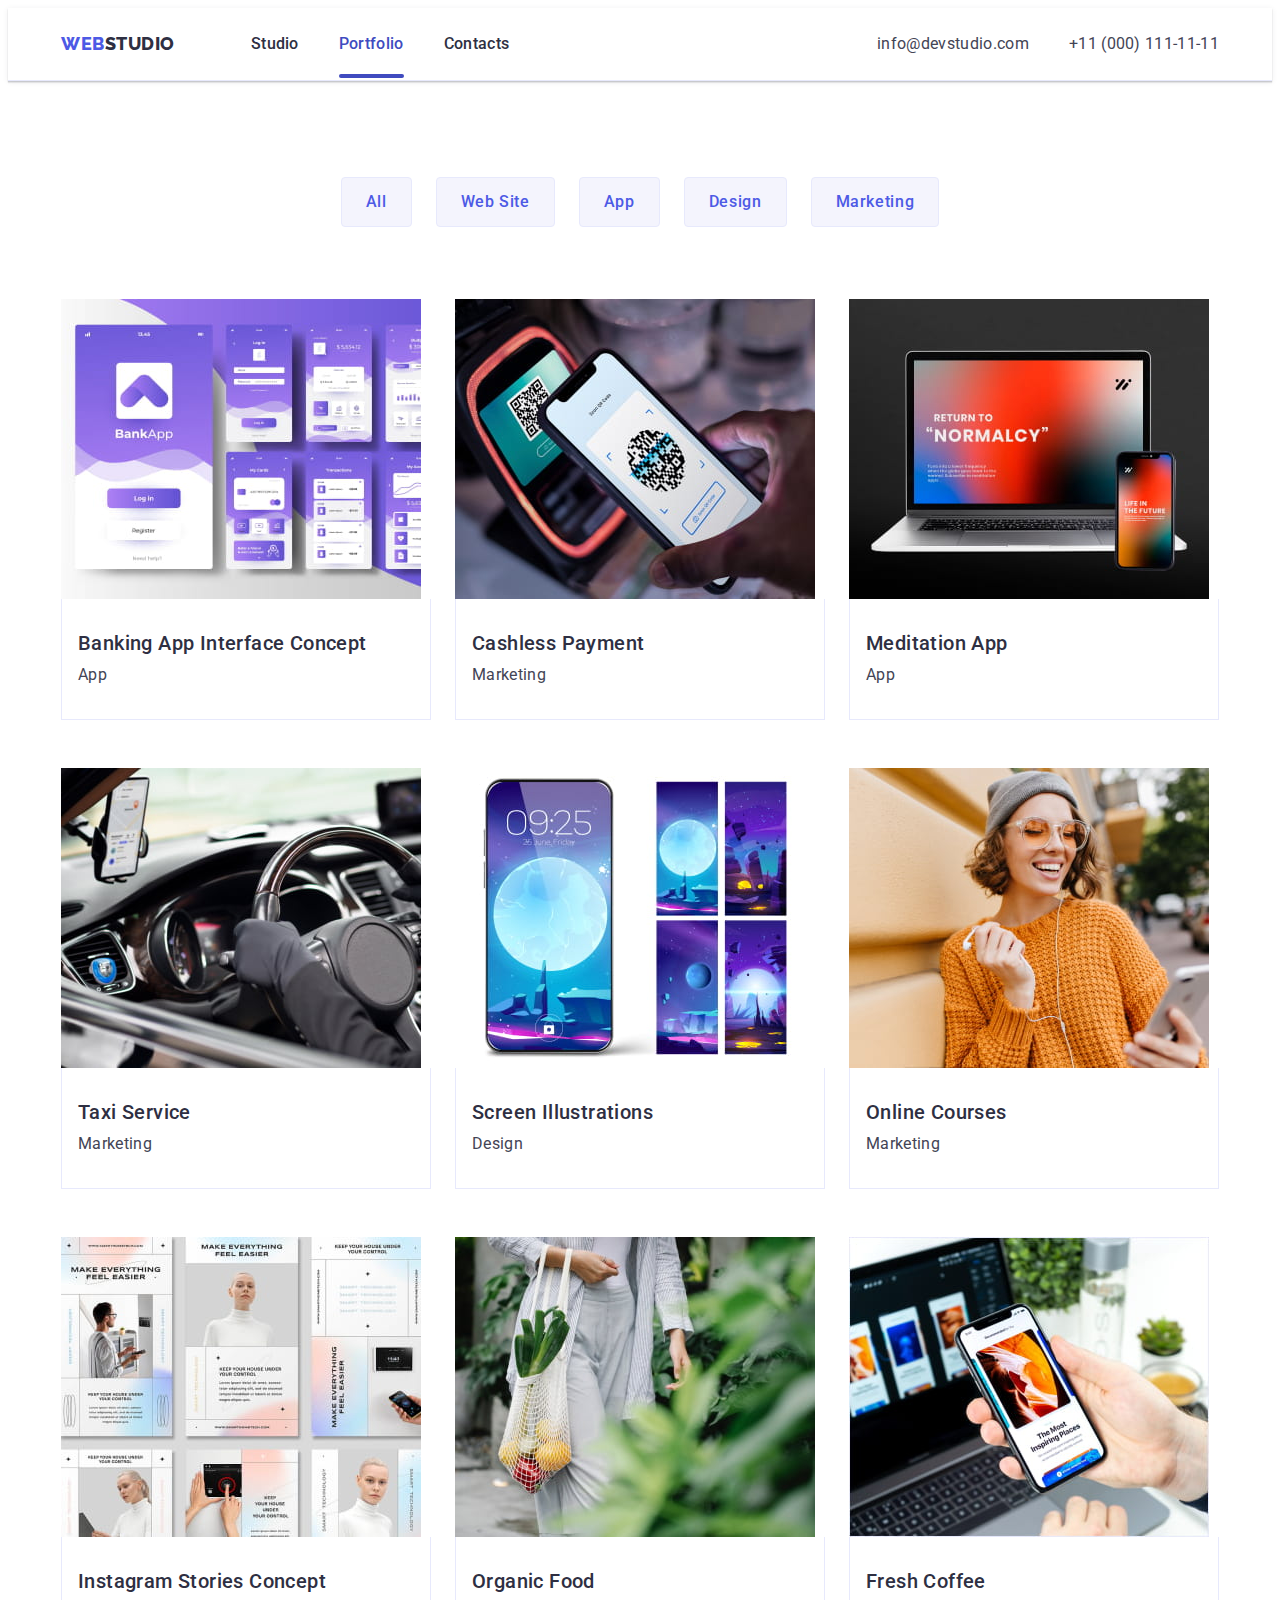
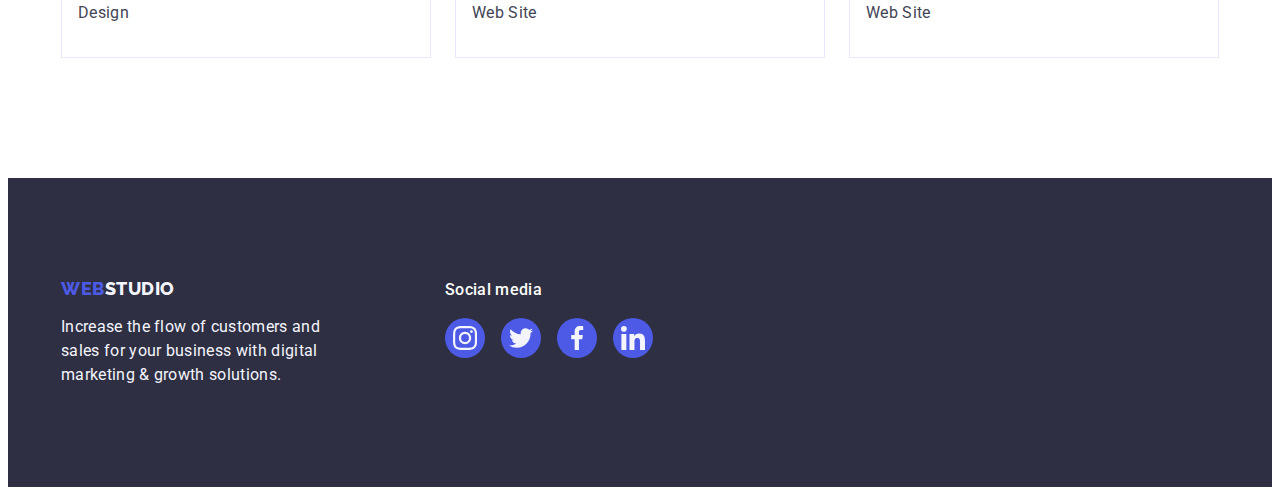
==== portfolio.html @ b9fa7992 "Initial commit" ====
<!DOCTYPE html>
<html lang="en">
  <head>
    <meta charset="UTF-8" />
    <meta name="viewport" content="width=device-width, initial-scale=1.0" />
    <link rel="preconnect" href="https://fonts.googleapis.com" />
    <link rel="preconnect" href="https://fonts.gstatic.com" crossorigin />
    <link
      href="https://fonts.googleapis.com/css2?family=Raleway:wght@800&family=Roboto:wght@400;500;700;900&display=swap"
      rel="stylesheet"
    />
    <title>Portfolio</title>
    <link
      rel="stylesheet"
      href="https://cdnjs.cloudflare.com/ajax/libs/modern-normalize/2.0.0/modern-normalize.min.css"
      integrity="sha512-4xo8blKMVCiXpTaLzQSLSw3KFOVPWhm/TRtuPVc4WG6kUgjH6J03IBuG7JZPkcWMxJ5huwaBpOpnwYElP/m6wg=="
      crossorigin="anonymous"
      referrerpolicy="no-referrer"
    />
    <link rel="stylesheet" href="./css/styles.css" />
  </head>
  <body>
    <!-- Header section -->
    <header class="header">
      <div class="header-container container">
        <nav class="nav">
          <a class="logo link" href="./index.html"
            >Web<span class="logo-header">Studio</span></a
          >
          <ul class="nav-item list">
            <li class="nav-item-link">
              <a class="nav-item-list-link link" href="./index.html">Studio</a>
            </li>
            <li class="nav-item-link">
              <a class="nav-item-list-link current link" href="./portfolio.html"
                >Portfolio</a
              >
            </li>
            <li class="nav-item-link">
              <a class="nav-item-list-link link" href="">Contacts</a>
            </li>
          </ul>
        </nav>
        <address class="address-contacts">
          <ul class="list">
            <li>
              <a class="link" href="mailto:info@devstudio.com"
                >info@devstudio.com</a
              >
            </li>
            <li>
              <a class="link" href="tel:+110001111111">+11 (000) 111-11-11</a>
            </li>
          </ul>
        </address>
      </div>
    </header>
    <!-- Main  section -->
    <main>
      <section class="portfolio">
        <div class="portfolio-container container">
          <h1 class="visually-hidden">Section Portfolio</h1>
          <ul class="portfolio-list list">
            <li><button class="button-list" type="button">All</button></li>
            <li>
              <button class="button-list" type="button">Web Site</button>
            </li>
            <li><button class="button-list" type="button">App</button></li>
            <li><button class="button-list" type="button">Design</button></li>
            <li>
              <button class="button-list" type="button">Marketing</button>
            </li>
          </ul>
          <!-- Photo Portfolio -->
          <ul class="portfolio-photo-list list">
            <li class="portfolio-photo-item">
              <a class="portfolio-photo-link link" href="">
                <div class="overlay-img">
                  <img
                    src="./images/img8.jpg"
                    alt="Banking App Interface Concept"
                    width="360"
                    height="300"
                  />
                  <p class="overlay-text">
                    14 Stylish and User-Friendly App Design Concepts · Task
                    Manager App · Calorie Tracker App · Exotic Fruit Ecommerce
                    App · Cloud Storage App
                  </p>
                </div>
                <div class="portfolio-text">
                  <h2 class="section-title-portfolio">
                    Banking App Interface Concept
                  </h2>
                  <p class="section-text-portfolio">App</p>
                </div>
              </a>
            </li>
            <li class="portfolio-photo-item">
              <a class="portfolio-photo-link link" href="">
                <div class="overlay-img">
                  <img
                    src="./images/img9.jpg"
                    alt="Cashless Payment"
                    width="360"
                    height="300"
                  />
                  <p class="overlay-text">
                    14 Stylish and User-Friendly App Design Concepts · Task
                    Manager App · Calorie Tracker App · Exotic Fruit Ecommerce
                    App · Cloud Storage App
                  </p>
                </div>
                <div class="portfolio-text">
                  <h2 class="section-title-portfolio">Cashless Payment</h2>
                  <p class="section-text-portfolio">Marketing</p>
                </div>
              </a>
            </li>
            <li class="portfolio-photo-item">
              <a class="portfolio-photo-link link" href="">
                <div class="overlay-img">
                  <img
                    src="./images/img10.jpg"
                    alt="Meditation App"
                    width="360"
                    height="300"
                  />
                  <p class="overlay-text">
                    14 Stylish and User-Friendly App Design Concepts · Task
                    Manager App · Calorie Tracker App · Exotic Fruit Ecommerce
                    App · Cloud Storage App
                  </p>
                </div>
                <div class="portfolio-text">
                  <h2 class="section-title-portfolio">Meditation App</h2>
                  <p class="section-text-portfolio">App</p>
                </div>
              </a>
            </li>
            <li class="portfolio-photo-item">
              <a class="portfolio-photo-link link" href="">
                <div class="overlay-img">
                  <img
                    src="./images/img11.jpg"
                    alt="Taxi Service"
                    width="360"
                    height="300"
                  />
                  <p class="overlay-text">
                    14 Stylish and User-Friendly App Design Concepts · Task
                    Manager App · Calorie Tracker App · Exotic Fruit Ecommerce
                    App · Cloud Storage App
                  </p>
                </div>
                <div class="portfolio-text">
                  <h2 class="section-title-portfolio">Taxi Service</h2>
                  <p class="section-text-portfolio">Marketing</p>
                </div>
              </a>
            </li>
            <li class="portfolio-photo-item">
              <a class="portfolio-photo-link link" href="">
                <div class="overlay-img">
                  <img
                    src="./images/img12.jpg"
                    alt="Screen Illustrations"
                    width="360"
                    height="300"
                  />
                  <p class="overlay-text">
                    14 Stylish and User-Friendly App Design Concepts · Task
                    Manager App · Calorie Tracker App · Exotic Fruit Ecommerce
                    App · Cloud Storage App
                  </p>
                </div>
                <div class="portfolio-text">
                  <h2 class="section-title-portfolio">Screen Illustrations</h2>
                  <p class="section-text-portfolio">Design</p>
                </div>
              </a>
            </li>
            <li class="portfolio-photo-item">
              <a class="portfolio-photo-link link" href="">
                <div class="overlay-img">
                  <img
                    src="./images/img13.jpg"
                    alt="Online Courses"
                    width="360"
                    height="300"
                  />
                  <p class="overlay-text">
                    14 Stylish and User-Friendly App Design Concepts · Task
                    Manager App · Calorie Tracker App · Exotic Fruit Ecommerce
                    App · Cloud Storage App
                  </p>
                </div>
                <div class="portfolio-text">
                  <h2 class="section-title-portfolio">Online Courses</h2>
                  <p class="section-text-portfolio">Marketing</p>
                </div>
              </a>
            </li>
            <li class="portfolio-photo-item">
              <a class="portfolio-photo-link link" href="">
                <div class="overlay-img">
                  <img
                    src="./images/img14.jpg"
                    alt="Instagram Stories Concept"
                    width="360"
                    height="300"
                  />
                  <p class="overlay-text">
                    14 Stylish and User-Friendly App Design Concepts · Task
                    Manager App · Calorie Tracker App · Exotic Fruit Ecommerce
                    App · Cloud Storage App
                  </p>
                </div>
                <div class="portfolio-text">
                  <h2 class="section-title-portfolio">
                    Instagram Stories Concept
                  </h2>
                  <p class="section-text-portfolio">Design</p>
                </div>
              </a>
            </li>
            <li class="portfolio-photo-item">
              <a class="portfolio-photo-link link" href="">
                <div class="overlay-img">
                  <img
                    src="./images/img15.jpg"
                    alt="Organic Food"
                    width="360"
                    height="300"
                  />
                  <p class="overlay-text">
                    14 Stylish and User-Friendly App Design Concepts · Task
                    Manager App · Calorie Tracker App · Exotic Fruit Ecommerce
                    App · Cloud Storage App
                  </p>
                </div>
                <div class="portfolio-text">
                  <h2 class="section-title-portfolio">Organic Food</h2>
                  <p class="section-text-portfolio">Web Site</p>
                </div>
              </a>
            </li>
            <li class="portfolio-photo-item">
              <a class="portfolio-photo-link link" href="">
                <div class="overlay-img">
                  <img
                    src="./images/img3.jpg"
                    alt="Fresh Coffee"
                    width="360"
                    height="300"
                  />
                  <p class="overlay-text">
                    14 Stylish and User-Friendly App Design Concepts · Task
                    Manager App · Calorie Tracker App · Exotic Fruit Ecommerce
                    App · Cloud Storage App
                  </p>
                </div>
                <div class="portfolio-text">
                  <h2 class="section-title-portfolio">Fresh Coffee</h2>
                  <p class="section-text-portfolio">Web Site</p>
                </div>
              </a>
            </li>
          </ul>
        </div>
      </section>
    </main>

    <!-- Footer section -->
    <footer class="footer">
      <div class="footer-container container">
        <div class="footer-container-text">
          <a class="logo link" href="./index.html"
            >Web<span class="logo-footer">Studio</span></a
          >
          <p class="footer-text">
            Increase the flow of customers and sales for your business with
            digital marketing & growth solutions.
          </p>
        </div>
        <div class="footer-container-social">
          <p class="footer-social-item">Social media</p>
          <ul class="logo-icon">
            <li class="list">
              <a class="logo-icon-list" href="">
                <svg class="fotter-svg" width="24" height="24">
                  <use href="./images/icons.svg#icon-instagram2"></use>
                </svg>
              </a>
            </li>
            <li class="list">
              <a class="logo-icon-list" href="">
                <svg class="fotter-svg" width="24" height="24">
                  <use href="./images/icons.svg#icon-twitter1"></use>
                </svg>
              </a>
            </li>
            <li class="list">
              <a class="logo-icon-list" href="">
                <svg class="fotter-svg" width="24" height="24">
                  <use href="./images/icons.svg#icon-facebook1"></use>
                </svg>
              </a>
            </li>
            <li class="list">
              <a class="logo-icon-list" href="">
                <svg class="fotter-svg" width="24" height="24">
                  <use href="./images/icons.svg#icon-linkedin1"></use>
                </svg>
              </a>
            </li>
          </ul>
        </div>
      </div>
    </footer>
  </body>
</html>
---- css/styles.css ----
:root {
  --primary-font: 'Roboto', sans-serif;
  --primary-grey-color: #434455;
  --primary-black-color: #2e2f42;
  --primary-white-color: #fff;
  --active-link-color: #404bbf;
  --primary-grey-second-color: #f4f4fd;
  --primary-blue-color: #4d5ae5;
  --color-border-button: #e7e9fc;
  --grey-icon-color: #8e8f99;
  --primary-font-size: 16px;
  --primary-line-height: 1.5;
  --primary-letter-spacing: 0.02em;
}

/* Base styles */
body {
  font-family: var(--primary-font);
  color: var(--primary-grey-color);
  font-size: var(--primary-font-size);
  background-color: var(--primary-white-color);
  line-height: var(--primary-line-height);
  letter-spacing: var(--primary-letter-spacing);
}
h1,
h2,
h3,
h4,
h5,
h6,
p {
  margin-top: 0;
  margin-bottom: 0;
}

ul {
  margin-top: 0;
  margin-bottom: 0;
  padding-left: 0;
}

img {
  display: block;
  max-width: 100%;
  height: auto;
}

.link {
  color: currentColor;
  text-decoration: none;
}

.list {
  list-style: none;
  padding: 0;
  margin: 0;
}

.container {
  max-width: 1158px;
  margin: 0 auto;
  padding: 0 15px;
}
/* Header section  */
.header {
  border-bottom: 1px solid var(--color-border-button);
  box-shadow: 0px 2px 1px rgba(46, 47, 66, 0.08),
    0px 1px 1px rgba(46, 47, 66, 0.16), 0px 1px 6px rgba(46, 47, 66, 0.08);
}
.header-container {
  display: flex;
  justify-content: space-between;
}

/* Logo */
.logo {
  display: flex;
  align-items: center;

  color: var(--primary-blue-color);
  font-family: 'Raleway', sans-serif;
  font-size: 18px;
  font-weight: 800;
  line-height: 1.17;
  letter-spacing: 0.03em;
  text-transform: uppercase;
  margin-right: 76px;
}

.logo-header {
  color: var(--primary-black-color);
}

.logo-footer {
  color: var(--primary-grey-second-color);
}

/* nav */
.nav-item {
  display: flex;
  align-items: center;
  gap: 40px;
}
.nav {
  display: flex;
  align-items: center;
}

.nav-item-list-link {
  padding: 24px 0;
  color: var(--primary-black-color);
  font-family: var(--primary-font);
  font-size: var(--primary-font-size);
  font-weight: 500;
  line-height: var(--primary-line-height);
  letter-spacing: var(--primary-letter-spacing);
  transition: color 250ms cubic-bezier(0.4, 0, 0.2, 1);
  position: relative;
}
.nav-item-list-link.current {
  color: var(--active-link-color);
}
.nav-item-list-link.current::after {
  content: '';
  position: absolute;
  left: 0;
  bottom: -1px;
  height: 4px;
  background-color: var(--active-link-color);
  display: block;
  width: 100%;
  border-radius: 2px;
}

.nav-item-list-link:hover,
.nav-item-list-link:focus {
  color: var(--active-link-color);
}

.address-contacts .list {
  display: flex;
  align-items: center;
  gap: 40px;
  padding: 24px 0;
}
.address-contacts {
  font-style: normal;
}
.address-contacts .link {
  color: var(--primary-grey-color);
  align-items: center;
  display: block;
  transition: color 250ms cubic-bezier(0.4, 0, 0.2, 1);
}

.address-contacts .link:hover,
.address-contacts .link:focus {
  color: var(--active-link-color);
}

/* headline section */
.headline {
  max-width: 1440px;
  margin: 0 auto;
  padding: 188px 0;
  background: var(--primary-black-color);
  background-image: linear-gradient(
      rgba(46, 47, 66, 0.7),
      rgba(46, 47, 66, 0.7)
    ),
    url(../images/people-office1.jpg);
  background-size: cover;
  background-repeat: no-repeat;
  background-position: center;
}

.button {
  border: none;
  font-family: inherit;
  cursor: pointer;
  font-size: var(--primary-font-size);
  line-height: var(--primary-line-height);
  background-color: var(--primary-blue-color);
  color: var(--primary-white-color);
  font-weight: 500;
  letter-spacing: 0.04em;

  display: block;
  padding-top: 16px;
  padding-bottom: 16px;
  padding-left: 32px;
  padding-right: 32px;
  border-radius: 4px;
  box-shadow: 0px 4px 4px 0px rgba(0, 0, 0, 0.15);
  margin-top: 48px;
  margin-right: auto;
  margin-left: auto;
  min-width: 169px;

  align-items: flex-start;
  gap: 10px;
  transition: background-color 250ms cubic-bezier(0.4, 0, 0.2, 1);
}

.button:hover,
.button:focus {
  background-color: var(--active-link-color);
}

/* advantages section */
.visually-hidden {
  position: absolute;
  width: 1px;
  height: 1px;
  margin: -1px;
  border: 0;
  padding: 0;
  white-space: nowrap;
  clip-path: inset(100%);
  clip: rect(0 0 0 0);
  overflow: hidden;
}

.icon {
  display: flex;
  padding: 24px 100px;
  border-radius: 4px;
  background-color: var(--primary-grey-second-color);
  margin-bottom: 8px;
  align-items: center;
  justify-content: center;
}
.headline-title {
  color: var(--primary-white-color);
  text-align: center;
  font-size: 56px;
  font-weight: 700;
  line-height: 1.07;
  letter-spacing: var(--primary-letter-spacing);
  max-width: 496px;

  margin-left: auto;
  margin-right: auto;
}
.advantages-section {
  padding: 120px 0;
}

.advantages-container {
  width: 1128px;
  padding: 0;
}

.advantages-list {
  display: flex;
  gap: 24px;
}

.advantages-list-item {
  flex-basis: calc((100% - 3 * 24px) / 4);
}

/* doing-section */
.doing-section {
  padding-bottom: 120px;
}
.team-container {
  width: 1128px;
  background-color: #f4f4fd;
  padding: 0;
}
.team-list {
  display: flex;
  gap: 24px;
}

.section-cards {
  flex-basis: calc((100% - 24px * 2) / 3);
  border-radius: 0px 0px 4px 4px;
  width: calc((100% - 72px) / 4);
  background-color: var(--primary-white-color);
  box-shadow: 0px 1px 6px rgba(46, 47, 66, 0.08),
    0px 1px 1px rgba(46, 47, 66, 0.16), 0px 2px 1px rgba(46, 47, 66, 0.08);
}

.section-photo-text {
  color: var(--primary-grey-color);
  text-align: center;
  font-size: var(--primary-font-size);
  line-height: var(--primary-line-height);
  letter-spacing: var(--primary-letter-spacing);
  text-align: center;
  margin-bottom: 8px;
}
.text-section-cards {
  padding: 32px 0;
}
.title {
  color: var(--primary-black-color);
  font-size: 36px;
  font-weight: 700;
  line-height: 1.11;
  text-transform: capitalize;
  text-align: center;
  letter-spacing: var(--primary-letter-spacing);
  margin-bottom: 72px;
}
.title-list {
  display: flex;
  gap: 24px;
}

.logo-icon {
  display: flex;
  margin: 0;
  padding: 0;
  justify-content: center;
  align-items: center;
  gap: 24px;
}

.svg-team {
  fill: var(--primary-grey-second-color);
}

.logo-icon-list-link {
  width: 100%;
  height: 100%;
  background-color: var(--primary-blue-color);
  display: flex;
  justify-content: center;
  align-items: center;
  width: 40px;
  height: 40px;
  border-radius: 50%;
  transition: background-color 250ms cubic-bezier(0.4, 0, 0.2, 1);
}

.logo-icon-list-link:hover,
.logo-icon-list-link:focus {
  background-color: var(--active-link-color);
}

.section-title,
.section-title-portfolio {
  margin-bottom: 8px;
  color: var(--primary-black-color);
  font-size: 20px;
  font-weight: 500;
  line-height: 1.2;
  letter-spacing: var(--primary-letter-spacing);
}

.button-list {
  font-family: inherit;
  background-color: var(--primary-grey-second-color);
  color: var(--primary-blue-color);
  text-align: center;
  font-weight: 500;
  letter-spacing: 0.04em;
  font-size: var(--primary-font-size);
  line-height: var(--primary-line-height);
  padding: 12px 24px;
  border: 1px solid var(--color-border-button);
  border-radius: 4px;
  transition: color 250ms cubic-bezier(0.4, 0, 0.2, 1),
    background-color 250ms cubic-bezier(0.4, 0, 0.2, 1),
    border-color 250ms cubic-bezier(0.4, 0, 0.2, 1),
    box-shadow 250ms cubic-bezier(0.4, 0, 0.2, 1);
}

.button-list:hover,
.button-list:focus {
  cursor: pointer;
  background-color: var(--active-link-color);
  color: var(--primary-white-color);
  border: 1px solid transparent;
  box-shadow: 0px 2px 2px 0px rgba(0, 0, 0, 0.12),
    0px 2px 1px 0px rgba(0, 0, 0, 0.08), 0px 3px 1px 0px rgba(0, 0, 0, 0.1);
}
/* Modal window */

.backdrop {
  position: fixed;
  top: 0;
  left: 0;

  width: 100%;
  height: 100%;

  background-color: rgba(46, 47, 66, 0.4);
  transition: opacity 250ms cubic-bezier(0.4, 0, 0.2, 1),
    visibility 250ms cubic-bezier(0.4, 0, 0.2, 1);
}
.backdrop.is-hidden {
  opacity: 0;
  visibility: hidden;
  pointer-events: none;
}
.modal {
  position: absolute;
  top: 50%;
  left: 50%;
  transform: translate(-50%, -50%);

  width: 408px;
  min-height: 584px;
  border-radius: 4px;
  background: #fcfcfc;
  box-shadow: 0px 2px 1px 0px rgba(0, 0, 0, 0.2),
    0px 1px 3px 0px rgba(0, 0, 0, 0.12), 0px 1px 1px 0px rgba(0, 0, 0, 0.14);
  transition: transform 250ms cubic-bezier(0.4, 0, 0.2, 1);
}
.backdrop.is-hidden .modal {
  opacity: 0;
}
.modal-btn {
  width: 24px;
  height: 24px;
  position: absolute;
  top: 24px;
  right: 24px;
  border-radius: 50%;
  border: 1px solid rgba(0, 0, 0, 0.1);
  display: flex;
  align-items: center;
  justify-content: center;
  padding: 0;
  background-color: var(--color-border-button);
  cursor: pointer;
  fill: var(--primary-black-color);
  transition: background-color 250ms cubic-bezier(0.4, 0, 0.2, 1),
    border 250ms cubic-bezier(0.4, 0, 0.2, 1);
}

.modal-btn-icon {
  transition: fill 250ms cubic-bezier(0.4, 0, 0.2, 1);
}

.modal-btn:hover,
.modal-btn:focus {
  background-color: var(--active-link-color);
  border: none;
  fill: var(--primary-white-color);
}

.modal-btn-icon:hover,
.modal-btn-icon:focus {
  fill: var(--primary-white-color);
}
/* Our Team */
.title-team {
  padding: 120px 0;
  background: var(--primary-grey-second-color);
}
.section-title-team .list {
  display: flex;
  flex-direction: row;
  gap: 24px;
}

.section-text {
  color: var(--primary-grey-color);
  font-weight: 400;
}
/* Section 4  */
.icon-team {
  padding: 120px 0;
  background: var(--primary-white-color);
}

.icone-team-container {
  width: 1128px;
  padding: 0;
}

.logo-icon-item {
  display: flex;
  gap: 24px;
}

.logo-icon-item .list {
  width: calc((100% - 120px) / 6);
  height: 88px;
}

.logo-icon-item-list {
  display: flex;
  width: 100%;
  height: 100%;
  border-radius: 4px;
  border: 1px solid var(--grey-icon-color);
  color: var(--grey-icon-color);
  justify-content: center;
  align-items: center;
  transition: border-color 250ms cubic-bezier(0.4, 0, 0.2, 1),
    color 250ms cubic-bezier(0.4, 0, 0.2, 1);
}

.customers-icons {
  fill: currentColor;
}
.logo-icon-item-list:hover,
.logo-icon-item-list:focus {
  border-color: var(--active-link-color);
  color: var(--active-link-color);
}

.portfolio {
  padding-top: 96px;
  padding-bottom: 120px;
}

.portfolio-list {
  display: flex;
  justify-content: center;
  gap: 24px;
  margin-bottom: 72px;
}
.section-photo-title {
  color: var(--primary-black-color);
  font-size: 20px;
  font-weight: 500;
  line-height: 1.2;
  letter-spacing: var(--primary-letter-spacing);
  text-align: center;
  margin-bottom: 8px;
}
/* portfolio */
.portfolio-button {
  padding-top: 96px;
  padding-bottom: 120px;
}

.portfolio-button .list {
  justify-content: center;
  gap: 24px;
  margin-bottom: 72px;
}

.portfolio-photo-list {
  display: flex;
  flex-wrap: wrap;
  column-gap: 24px;
  row-gap: 48px;
}

.portfolio-photo-item {
  width: calc((100% - 24px * 2) / 3);
  transition: color 250ms cubic-bezier(0.4, 0, 0.2, 1);
}

.portfolio-photo-item .link {
  display: block;
}

.portfolio-photo-link {
  display: block;
  transition: box-shadow 250ms cubic-bezier(0.4, 0, 0.2, 1);
}

.portfolio-photo-link:hover,
.portfolio-photo-link:focus {
  box-shadow: 0px 1px 6px rgba(46, 47, 66, 0.08),
    0px 1px 1px rgba(46, 47, 66, 0.16), 0px 2px 1px rgba(46, 47, 66, 0.08);
}

.portfolio-photo-link:hover .overlay-text {
  transform: translateY(0%);
}

.portfolio-photo-link:focus .overlay-text {
  transform: translateY(0%);
}

.overlay-img {
  position: relative;
  overflow: hidden;
}

.overlay-text {
  position: absolute;
  top: 0;
  font-family: var(--primary-font);
  font-size: var(--primary-font-size);
  line-height: var(--primary-line-height);
  letter-spacing: var(--primary-letter-spacing);
  color: var(--primary-grey-second-color);
  padding: 40px 32px;
  background-color: var(--primary-blue-color);
  width: 100%;
  height: 100%;
  transform: translateY(100%);
  transition: transform 250ms cubic-bezier(0.4, 0, 0.2, 1);
}

.overlay-text::before {
  content: '';
  position: absolute;
  top: 0;
  left: 0;
  z-index: -1;
  width: 100%;
  height: 100%;
}

.portfolio-text {
  padding: 32px 16px;
  border: 1px solid var(--color-border-button);
  border-top: none;
}

.section-text-portfolio {
  color: var(--primary-grey-color);
}

/* Footer */
.footer {
  padding: 100px 0;
  background-color: var(--primary-black-color);
}

.footer-container {
  display: flex;
  align-items: baseline;
}
.footer-container-text {
  margin-right: 120px;
}
.footer-container-text .logo {
  display: inline-block;
  margin-bottom: 16px;
  margin-right: 0;
}

.footer .logo-icon {
  gap: 16px;
}

.footer .list {
  width: 40px;
  height: 40px;
}

.footer .logo-icon-list {
  display: flex;
  width: 100%;
  height: 100%;
  background-color: var(--primary-blue-color);
  border-radius: 50%;
  align-items: center;
  justify-content: center;
  fill: var(--primary-grey-second-color);
  transition: background-color 250ms cubic-bezier(0.4, 0, 0.2, 1);
}

.footer .logo-icon-list:hover,
.footer .logo-icon-list:focus {
  background-color: #31d0aa;
}

.footer-text {
  color: var(--primary-grey-second-color);
  font-weight: 400;
  display: block;
  box-sizing: content-box;
  width: 264px;
}

.footer-social-item {
  color: var(--primary-white-color);
  font-size: var(--primary-font-size);
  font-weight: 500;
  line-height: var(--primary-line-height);
  letter-spacing: var(--primary-letter-spacing);
  margin-bottom: 16px;
}
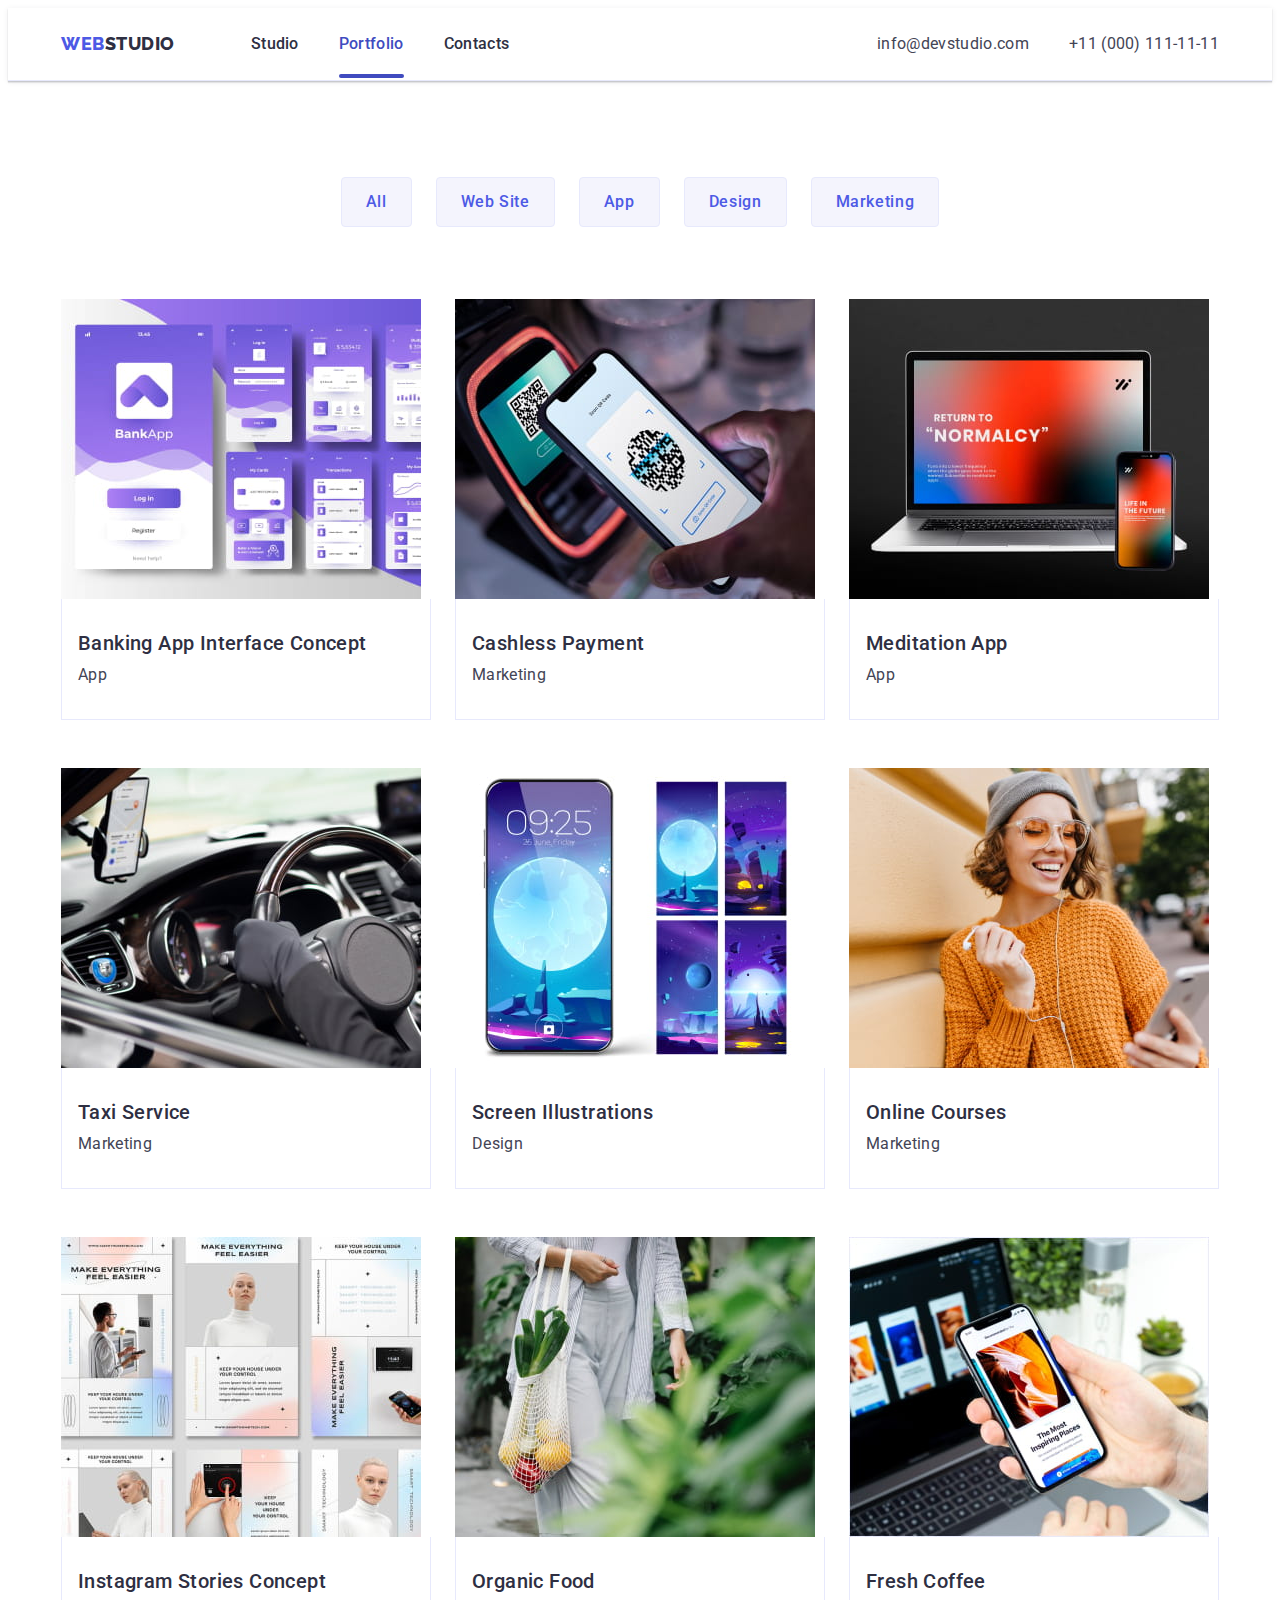
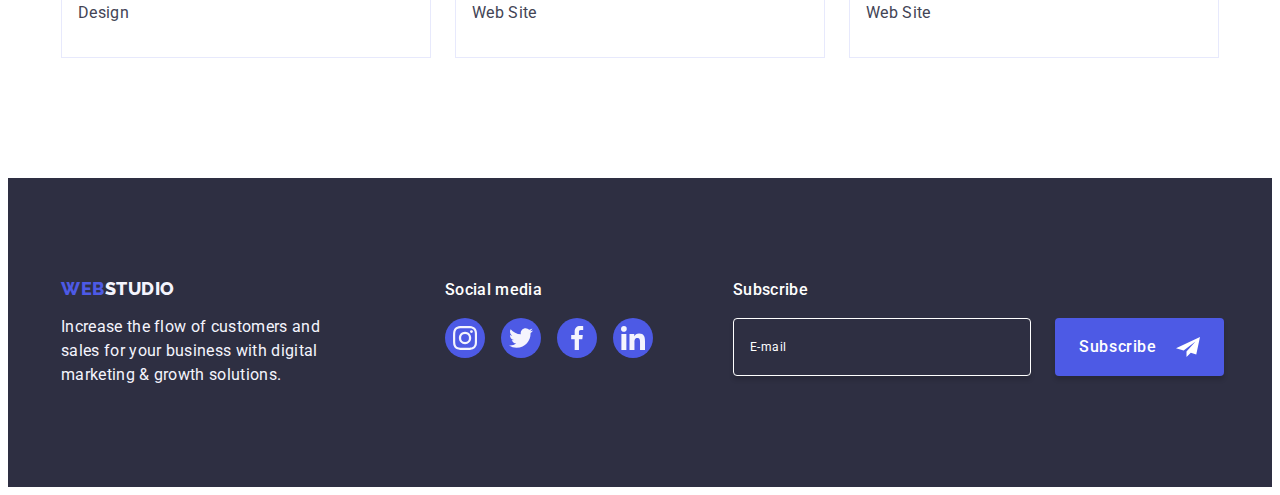
==== commit c87a8787: "add homework" ====
--- a/portfolio.html
+++ b/portfolio.html
@@ -316,6 +316,25 @@
             </li>
           </ul>
         </div>
+        <div class="footer-container-subsckribe">
+          <p class="subsckribe-item">Subscribe</p>
+          <form class="subsckribe-form" name="subsckribe_form">
+            <label class="subsckribe-form-label">
+              <input
+                class="subsckribe-form-input"
+                type="email"
+                name="subsckribe_form_email"
+                placeholder="E-mail"
+              />
+            </label>
+            <button class="button footer-button" type="submit">
+              Subscribe
+              <svg class="footer-button-icon" width="24" height="24">
+                <use href="./images/icons.svg#icon-Frame"></use>
+              </svg>
+            </button>
+          </form>
+        </div>
       </div>
     </footer>
   </body>
--- a/css/styles.css
+++ b/css/styles.css
@@ -401,6 +401,9 @@
   position: absolute;
   top: 50%;
   left: 50%;
+
+  padding: 72px 24px 24px 24px;
+
   transform: translate(-50%, -50%);
 
   width: 408px;
@@ -448,6 +451,157 @@
 .modal-btn-icon:focus {
   fill: var(--primary-white-color);
 }
+
+input,
+textarea,
+button {
+  font-family: inherit;
+  line-height: inherit;
+}
+
+.modal-caption {
+  color: var(--primary-black-color);
+  display: block;
+  margin-bottom: 16px;
+  width: 360px;
+  text-align: center;
+  font-weight: 500;
+  line-height: var(--primary-line-height);
+  letter-spacing: var(--primary-letter-spacing);
+}
+
+.modal-form {
+}
+
+.modal-form-field {
+  position: relative;
+  display: block;
+  margin-bottom: 8px;
+}
+
+.modal-form-label {
+  display: block;
+  margin-bottom: 4px;
+  color: var(--grey-icon-color);
+  font-size: 12px;
+  line-height: 1.17;
+  letter-spacing: 0.04em;
+}
+
+.modal-form-input {
+  width: 100%;
+  height: 40px;
+  font-size: 18px;
+  padding: 11px 38px;
+  border-radius: 4px;
+  border: 1px solid rgba(46, 47, 66, 0.4);
+  outline: transparent;
+  transition: border-color 250ms cubic-bezier(0.4, 0, 0.2, 1);
+  background-color: transparent;
+}
+
+.modal-form-input:focus,
+.modal-form-comment:focus {
+  border-color: var(--primary-blue-color);
+}
+
+.modal-form-comment {
+  width: 100%;
+  height: 120px;
+  padding: 8px 16px;
+  color: rgba(46, 47, 66, 0.4);
+  font-size: 12px;
+  line-height: 1.17;
+  letter-spacing: 0.04em;
+  border-radius: 4px;
+  border: 1px solid rgba(46, 47, 66, 0.4);
+  outline: transparent;
+  transition: border-color 250ms cubic-bezier(0.4, 0, 0.2, 1);
+}
+
+.modal-form-comment::placeholder {
+  color: currentColor;
+}
+.modal-form-icone {
+  fill: var(--primary-black-color);
+  position: absolute;
+  bottom: 8px;
+  left: 16px;
+}
+
+.modal-form-input + .person {
+  bottom: 11px;
+}
+
+.modal-form-input:focus + .modal-form-icone {
+  fill: var(--primary-blue-color);
+}
+
+/* Agree */
+.modal-agreement {
+  display: inline-flex;
+  flex-direction: column;
+}
+
+.modal-form-agreement {
+  align-items: center;
+  margin-bottom: 24px;
+  gap: 8px;
+}
+.modal-form-checkbox {
+}
+.modal-form-custom-chekbox {
+}
+.modal-form-checkbox-icon {
+  opacity: 0;
+  display: inline-flex;
+  align-items: center;
+  justify-content: center;
+  fill: transparent;
+  width: 16px;
+  height: 16px;
+  border-radius: 2px;
+  border: 1px solid rgba(46, 47, 66, 0.4);
+  transition: fill 250ms cubic-bezier(0.4, 0, 0.2, 1),
+    border-color 250ms cubic-bezier(0.4, 0, 0.2, 1);
+}
+.modal-form-checkbox:checked
+  + .modal-form-custom-chekbox
+  > .modal-form-checkbox-icon {
+  fill: var(--primary-white-color);
+  background-color: var(--active-link-color);
+  border: none;
+}
+
+.modal-form-agreement-desc {
+  color: var(--grey-icon-color);
+  font-size: 12px;
+  font-weight: 400;
+  line-height: 1.17;
+  letter-spacing: 0.04em;
+  user-select: none;
+}
+.modal-form-link {
+  color: var(--active-link-color);
+  text-decoration: underline;
+}
+
+.form-button {
+  display: block;
+  width: 169px;
+  height: 56px;
+  margin: 0 auto;
+  padding: 16px 32px;
+  border-radius: 4px;
+  background: var(--primary-blue-color);
+  box-shadow: 0px 4px 4px 0px rgba(0, 0, 0, 0.15);
+  color: var(--primary-white-color);
+  text-align: center;
+  font-weight: 500;
+  line-height: var(--primary-line-height);
+  letter-spacing: 0.04em;
+  border-width: 0;
+}
 /* Our Team */
 .title-team {
   padding: 120px 0;
@@ -675,3 +829,62 @@
   letter-spacing: var(--primary-letter-spacing);
   margin-bottom: 16px;
 }
+
+.footer-container-social {
+  margin-right: 80px;
+}
+
+/* Footer subsckribe form */
+.footer-container-subsckribe {
+}
+
+.subsckribe-item {
+  color: var(--primary-white-color);
+  font-weight: 500;
+  line-height: 1.5;
+  letter-spacing: var(--primary-letter-spacing);
+  margin-bottom: 16px;
+}
+
+.subsckribe-form {
+  display: flex;
+  gap: 24px;
+}
+.subsckribe-form-label {
+}
+.subsckribe-form-input {
+  width: 264px;
+  height: 40px;
+  border-radius: 4px;
+  border: 1px solid var(--primary-white-color);
+  box-shadow: 0px 4px 4px 0px rgba(0, 0, 0, 0.15);
+  background-color: transparent;
+  padding: 8px 16px;
+  color: var(--primary-white-color);
+  font-size: 12px;
+  line-height: 2;
+  letter-spacing: 0.04em;
+  transition: border-color 250ms cubic-bezier(0.4, 0, 0.2, 1);
+  outline: transparent;
+}
+
+.subsckribe-form-input:focus {
+  border-color: var(--active-link-color);
+}
+
+.subsckribe-form-input::placeholder {
+  color: currentColor;
+}
+.footer-button {
+  display: inline-flex;
+  justify-content: space-between;
+  margin: 0;
+  align-items: center;
+  gap: 16px;
+  padding: 8px 24px;
+  color: var(--primary-white-color);
+  text-align: center;
+  font-weight: 500;
+  line-height: var(--primary-line-height);
+  letter-spacing: 0.04em;
+}
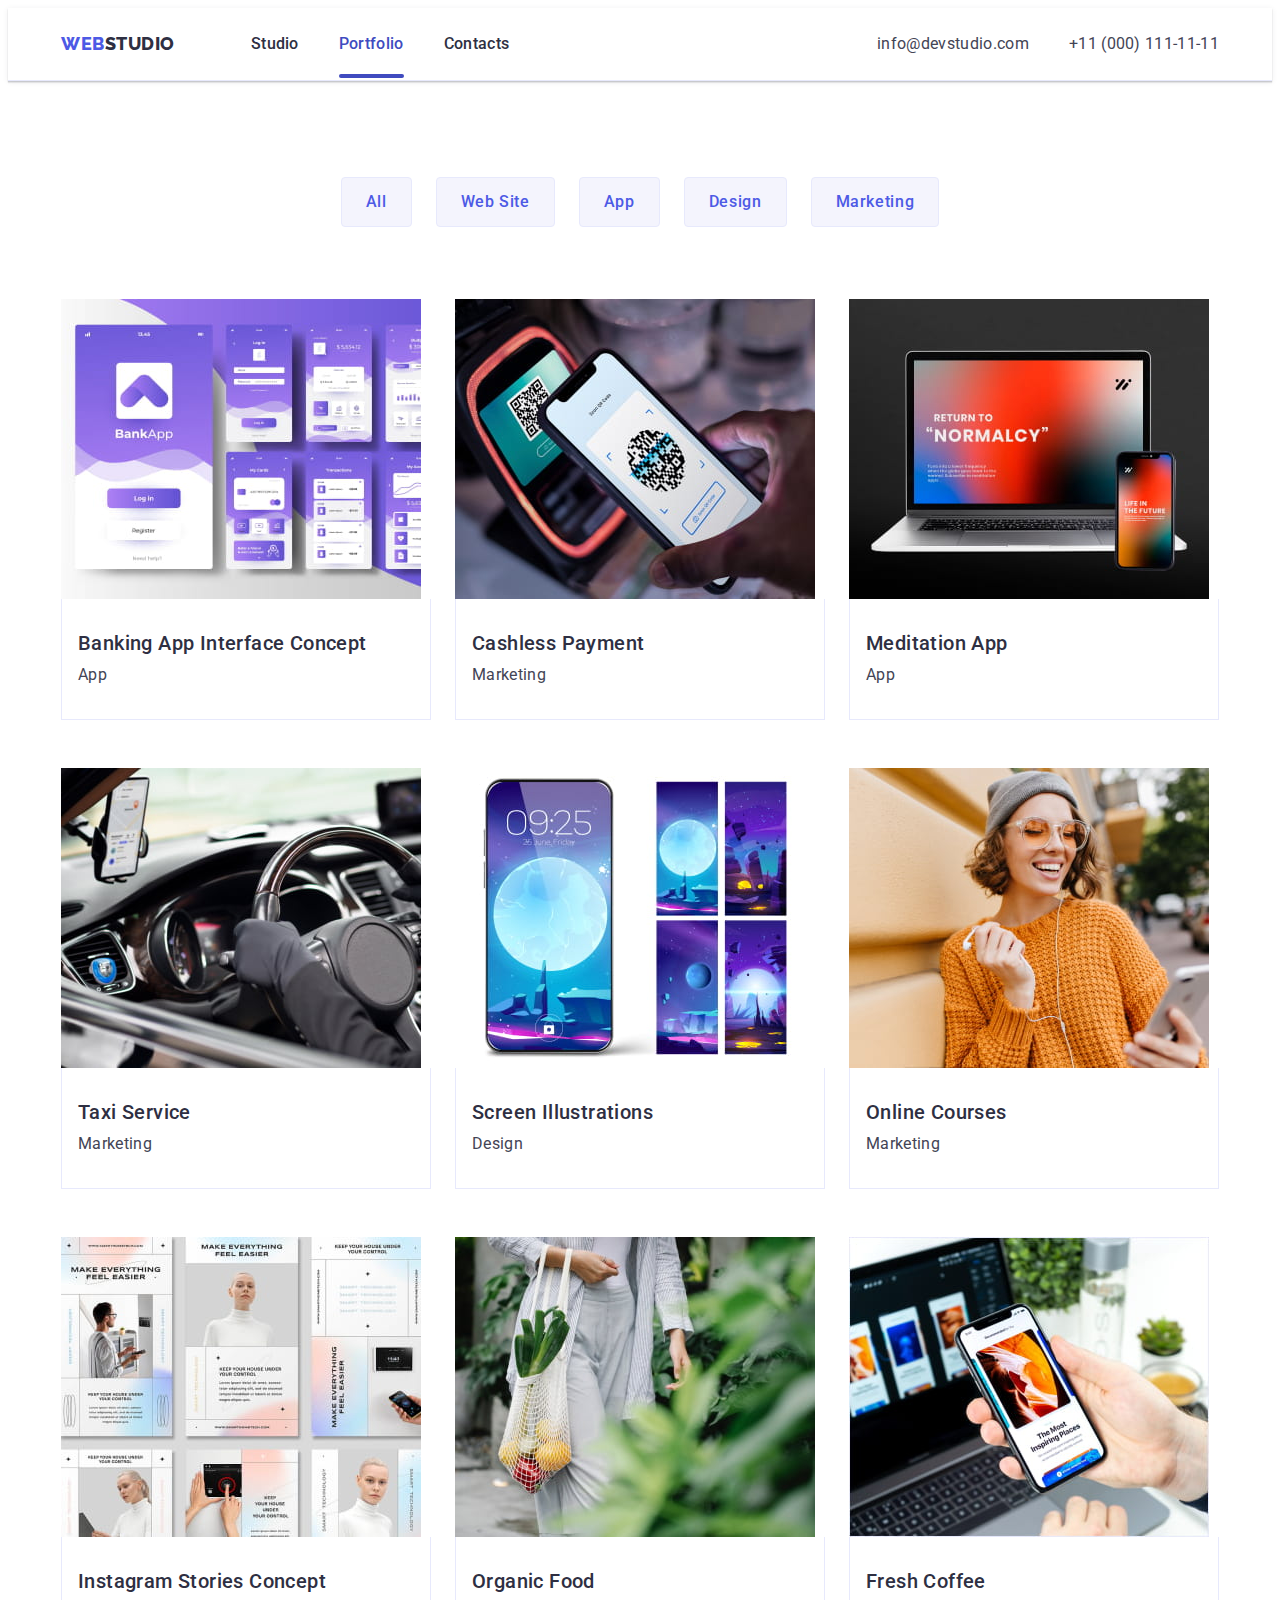
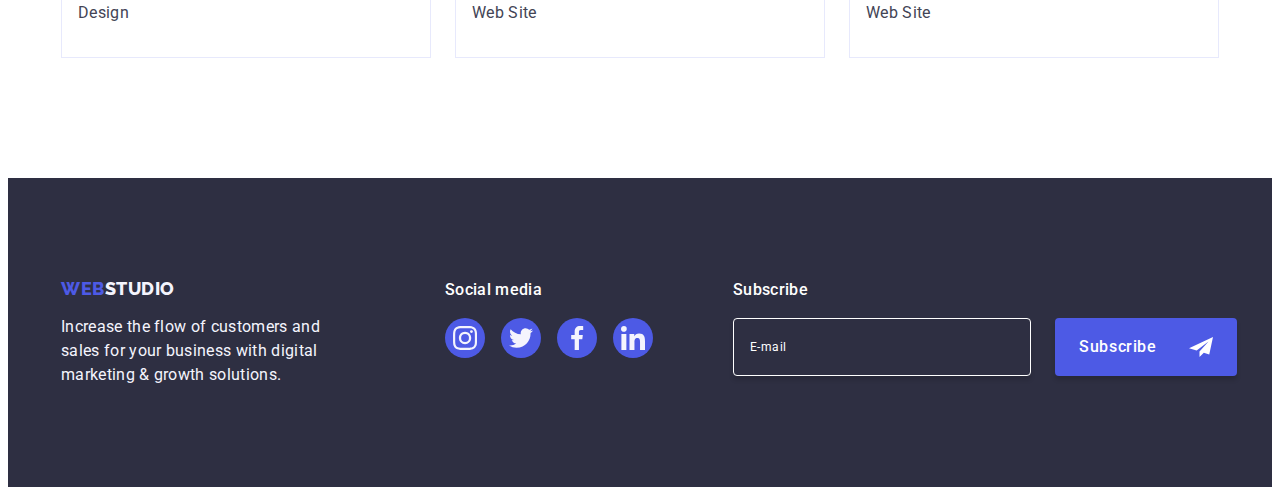
==== commit e10f24c2: "add div" ====
--- a/portfolio.html
+++ b/portfolio.html
@@ -318,12 +318,12 @@
         </div>
         <div class="footer-container-subsckribe">
           <p class="subsckribe-item">Subscribe</p>
-          <form class="subsckribe-form" name="subsckribe_form">
+          <form class="subsckribe-form" name="subsckribe-form">
             <label class="subsckribe-form-label">
               <input
                 class="subsckribe-form-input"
                 type="email"
-                name="subsckribe_form_email"
+                name="subsckribe-form-email"
                 placeholder="E-mail"
               />
             </label>
--- a/css/styles.css
+++ b/css/styles.css
@@ -473,8 +473,11 @@
 .modal-form {
 }
 
+.modal-input {
+  position: relative;
+}
+
 .modal-form-field {
-  position: relative;
   display: block;
   margin-bottom: 8px;
 }
@@ -491,13 +494,14 @@
 .modal-form-input {
   width: 100%;
   height: 40px;
-  font-size: 18px;
-  padding: 11px 38px;
+  border: 1px solid rgba(46, 47, 66, 0.4);
   border-radius: 4px;
-  border: 1px solid rgba(46, 47, 66, 0.4);
+  background-color: transparent;
+  padding-left: 38px;
   outline: transparent;
   transition: border-color 250ms cubic-bezier(0.4, 0, 0.2, 1);
-  background-color: transparent;
+
+  font-size: 18px;
 }
 
 .modal-form-input:focus,
@@ -526,7 +530,10 @@
   fill: var(--primary-black-color);
   position: absolute;
   bottom: 8px;
+  transform: translateY(-50%);
+  transition: fill 250ms cubic-bezier(0.4, 0, 0.2, 1)
   left: 16px;
+  top: 50%;
 }
 
 .modal-form-input + .person {
@@ -862,7 +869,7 @@
   padding: 8px 16px;
   color: var(--primary-white-color);
   font-size: 12px;
-  line-height: 2;
+  line-height: var(--primary-line-height);
   letter-spacing: 0.04em;
   transition: border-color 250ms cubic-bezier(0.4, 0, 0.2, 1);
   outline: transparent;
@@ -877,9 +884,10 @@
 }
 .footer-button {
   display: inline-flex;
-  justify-content: space-between;
+  justify-content: center;
   margin: 0;
   align-items: center;
+  min-width: 165px;
   gap: 16px;
   padding: 8px 24px;
   color: var(--primary-white-color);
@@ -888,3 +896,7 @@
   line-height: var(--primary-line-height);
   letter-spacing: 0.04em;
 }
+
+.footer-button-icon {
+  margin-left: 16px;
+}
